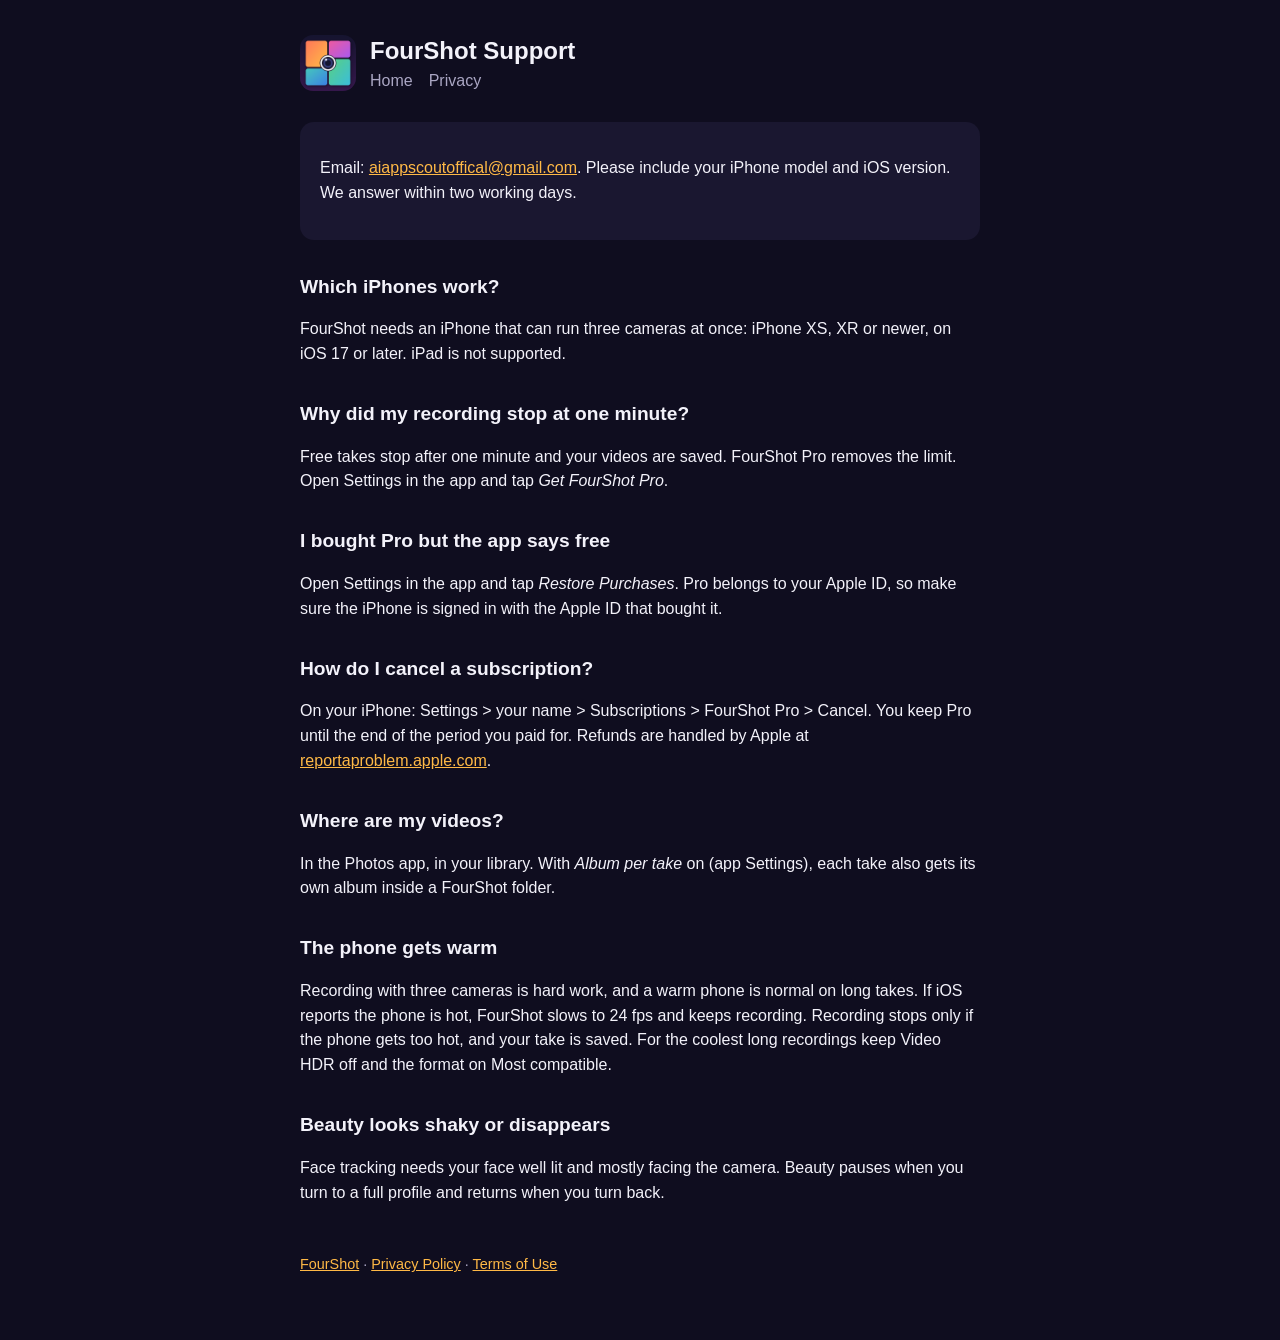
==== support.html @ 247eb348 "FourShot website: home, support and privacy pages Co-Authored-By: Claude Fable 5 <noreply@anthropic." ====
<!doctype html>
<html lang="en">
<head>
<meta charset="utf-8">
<meta name="viewport" content="width=device-width, initial-scale=1">
<title>FourShot Support</title>
<link rel="stylesheet" href="style.css">
<link rel="icon" href="icon.png">
</head>
<body>
<main>
<header>
  <img src="icon.png" alt="FourShot icon">
  <div><h1>FourShot Support</h1><nav><a href="index.html">Home</a><a href="privacy.html">Privacy</a></nav></div>
</header>

<div class="card"><p>Email: <a href="mailto:aiappscoutoffical@gmail.com">aiappscoutoffical@gmail.com</a>. Please include your iPhone model and iOS version. We answer within two working days.</p></div>

<h2>Which iPhones work?</h2>
<p>FourShot needs an iPhone that can run three cameras at once: iPhone XS, XR or newer, on iOS 17 or later. iPad is not supported.</p>

<h2>Why did my recording stop at one minute?</h2>
<p>Free takes stop after one minute and your videos are saved. FourShot Pro removes the limit. Open Settings in the app and tap <em>Get FourShot Pro</em>.</p>

<h2>I bought Pro but the app says free</h2>
<p>Open Settings in the app and tap <em>Restore Purchases</em>. Pro belongs to your Apple ID, so make sure the iPhone is signed in with the Apple ID that bought it.</p>

<h2>How do I cancel a subscription?</h2>
<p>On your iPhone: Settings &gt; your name &gt; Subscriptions &gt; FourShot Pro &gt; Cancel. You keep Pro until the end of the period you paid for. Refunds are handled by Apple at <a href="https://reportaproblem.apple.com">reportaproblem.apple.com</a>.</p>

<h2>Where are my videos?</h2>
<p>In the Photos app, in your library. With <em>Album per take</em> on (app Settings), each take also gets its own album inside a FourShot folder.</p>

<h2>The phone gets warm</h2>
<p>Recording with three cameras is hard work, and a warm phone is normal on long takes. If iOS reports the phone is hot, FourShot slows to 24 fps and keeps recording. Recording stops only if the phone gets too hot, and your take is saved. For the coolest long recordings keep Video HDR off and the format on Most compatible.</p>

<h2>Beauty looks shaky or disappears</h2>
<p>Face tracking needs your face well lit and mostly facing the camera. Beauty pauses when you turn to a full profile and returns when you turn back.</p>

<footer><a href="index.html">FourShot</a> · <a href="privacy.html">Privacy Policy</a> · <a href="https://www.apple.com/legal/internet-services/itunes/dev/stdeula/">Terms of Use</a></footer>
</main>
</body>
</html>
---- style.css ----
:root { --bg:#0f0d1f; --card:#1a1730; --text:#f3f2fa; --muted:#aaa6c3; --accent:#ffb946; }
* { box-sizing: border-box; }
body { margin:0; font-family: -apple-system, BlinkMacSystemFont, "Segoe UI", Roboto, Helvetica, Arial, sans-serif; background:var(--bg); color:var(--text); line-height:1.55; }
main { max-width: 720px; margin: 0 auto; padding: 32px 20px 64px; }
header { display:flex; align-items:center; gap:14px; margin-bottom: 28px; }
header img { width:56px; height:56px; border-radius: 13px; }
header h1 { font-size: 1.5rem; margin:0; }
nav a { color: var(--muted); margin-right: 16px; text-decoration:none; }
nav a:hover { color: var(--text); }
h2 { margin-top: 32px; font-size: 1.2rem; }
p, li { color: var(--text); }
.muted { color: var(--muted); }
.card { background: var(--card); border-radius: 14px; padding: 18px 20px; margin: 16px 0; }
a { color: var(--accent); }
footer { margin-top: 48px; color: var(--muted); font-size: 0.9rem; }
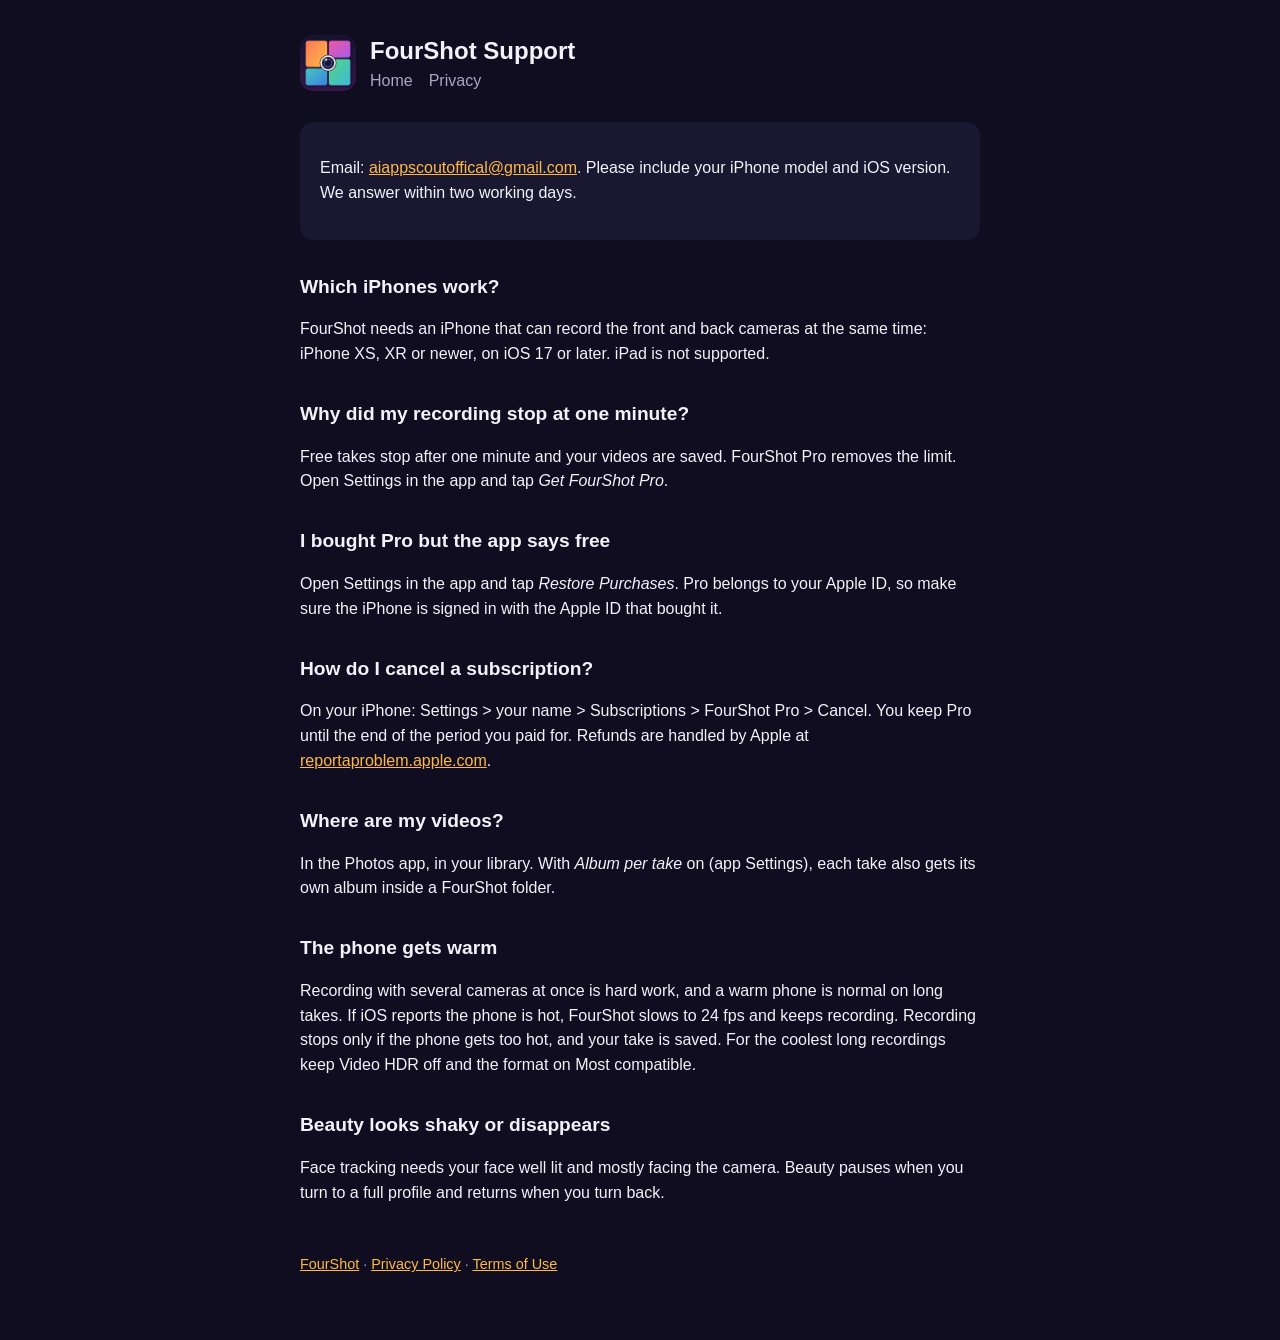
==== commit 43f0181b: "Support and home: XR-accurate requirement wording Co-Authored-By: Claude Fable 5 <noreply@anthropic." ====
--- a/support.html
+++ b/support.html
@@ -17,7 +17,7 @@
 <div class="card"><p>Email: <a href="mailto:aiappscoutoffical@gmail.com">aiappscoutoffical@gmail.com</a>. Please include your iPhone model and iOS version. We answer within two working days.</p></div>
 
 <h2>Which iPhones work?</h2>
-<p>FourShot needs an iPhone that can run three cameras at once: iPhone XS, XR or newer, on iOS 17 or later. iPad is not supported.</p>
+<p>FourShot needs an iPhone that can record the front and back cameras at the same time: iPhone XS, XR or newer, on iOS 17 or later. iPad is not supported.</p>
 
 <h2>Why did my recording stop at one minute?</h2>
 <p>Free takes stop after one minute and your videos are saved. FourShot Pro removes the limit. Open Settings in the app and tap <em>Get FourShot Pro</em>.</p>
@@ -32,7 +32,7 @@
 <p>In the Photos app, in your library. With <em>Album per take</em> on (app Settings), each take also gets its own album inside a FourShot folder.</p>
 
 <h2>The phone gets warm</h2>
-<p>Recording with three cameras is hard work, and a warm phone is normal on long takes. If iOS reports the phone is hot, FourShot slows to 24 fps and keeps recording. Recording stops only if the phone gets too hot, and your take is saved. For the coolest long recordings keep Video HDR off and the format on Most compatible.</p>
+<p>Recording with several cameras at once is hard work, and a warm phone is normal on long takes. If iOS reports the phone is hot, FourShot slows to 24 fps and keeps recording. Recording stops only if the phone gets too hot, and your take is saved. For the coolest long recordings keep Video HDR off and the format on Most compatible.</p>
 
 <h2>Beauty looks shaky or disappears</h2>
 <p>Face tracking needs your face well lit and mostly facing the camera. Beauty pauses when you turn to a full profile and returns when you turn back.</p>
